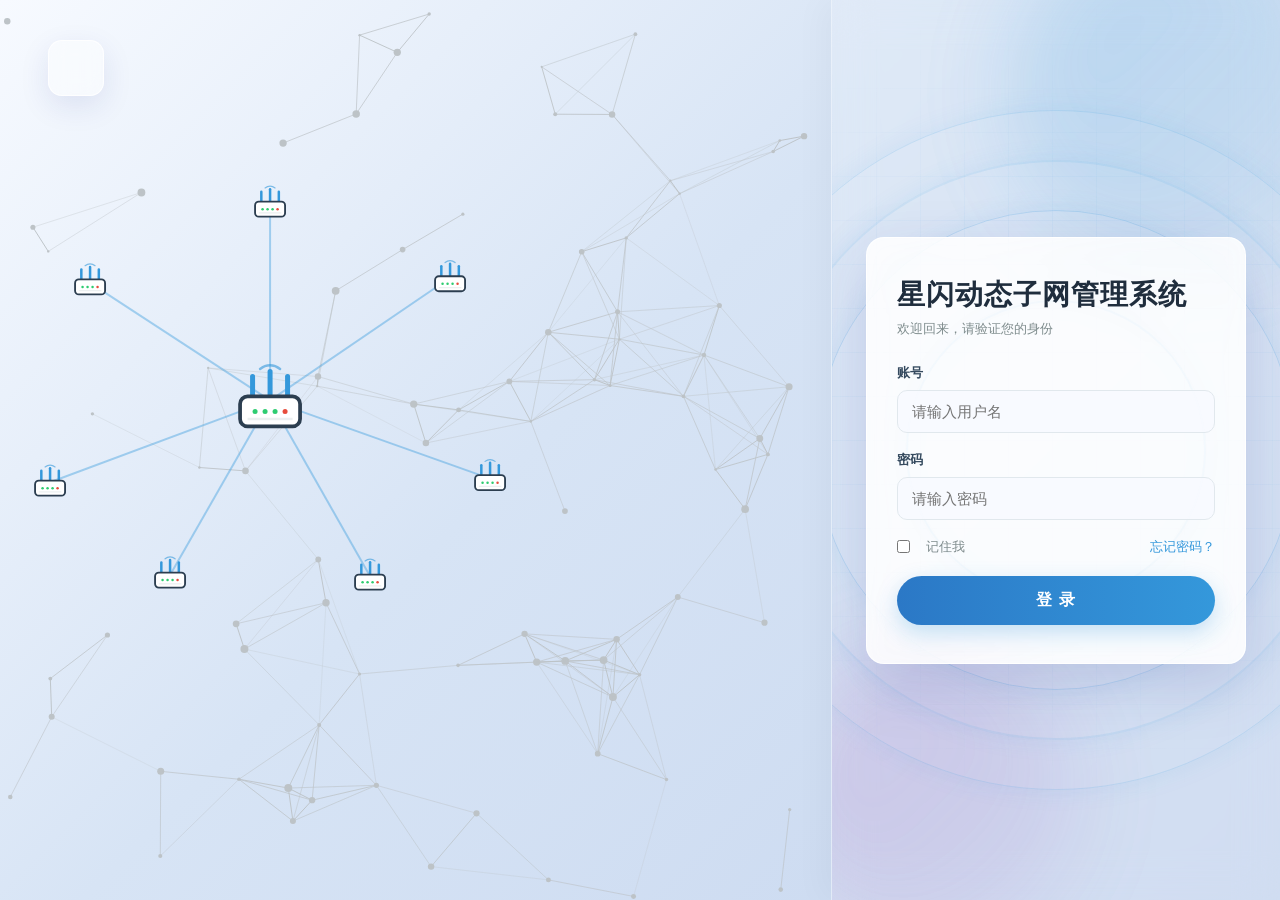
==== www/index.html @ 1cd8e9af "Add www folder with initial files" ====
<!DOCTYPE html>
<html lang="zh-CN">
<head>
    <meta charset="UTF-8" />
    <meta name="viewport" content="width=device-width, initial-scale=1.0" />
    <title>星闪动态子网管理系统 - 登录</title>

    <!-- 样式引入：登录页样式独立，不依赖框架布局 -->
    <link rel="stylesheet" href="css/pages/login.css" />
</head>
<body>
    <div class="main-wrapper">
        <!-- 左侧面板：背景与Logo -->
        <section class="left-panel" aria-label="背景区域">
            <canvas id="backgroundCanvas" aria-hidden="true"></canvas>

            <!-- Logo容器 -->
            <div class="logo-slot" id="appLogoSlot" aria-label="软件图标预留位">
                <!-- Logo图片位置 -->
                <!-- <img src="assets/logo.png" alt="Logo"> -->
            </div>
        </section>

        <!-- 右侧面板：登录表单 -->
        <section class="right-panel" aria-label="登录区域">
            <!-- 背景装饰光斑 -->
            <div class="decorations" aria-hidden="true">
                <div class="circle circle-1"></div>
                <div class="circle circle-2"></div>
            </div>
            <!-- 背景装饰：同心圆环 -->
            <div class="decorations" aria-hidden="true">
                <div class="connection-rings">
                    <div class="ring ring-sm"></div>
                    <div class="ring ring-md"></div>
                    <div class="ring ring-lg"></div>
                    <div class="ring ring-orbit"></div>
                </div>
            </div>

            <div class="login-container">
                <div class="login-header">
                    <h2>星闪动态子网管理系统</h2>
                    <p>欢迎回来，请验证您的身份</p>
                </div>

                <form class="login-form" id="loginForm">
                    <div class="input-group">
                        <label for="username">账号</label>
                        <input type="text" id="username" placeholder="请输入用户名" autocomplete="username" required />
                        <span class="focus-border" aria-hidden="true"></span>
                    </div>

                    <div class="input-group">
                        <label for="password">密码</label>
                        <input type="password" id="password" placeholder="请输入密码" autocomplete="current-password" required />
                        <span class="focus-border" aria-hidden="true"></span>
                    </div>

                    <div class="form-actions">
                        <label class="checkbox-container">
                            <input type="checkbox" />
                            <span class="checkmark" aria-hidden="true"></span>
                            记住我
                        </label>
                        <a href="#" class="forgot-password">忘记密码？</a>
                    </div>

                    <button type="submit" class="login-btn">
                        <span>登 录</span>
                        <div class="btn-bg" aria-hidden="true"></div>
                    </button>
                </form>
            </div>
        </section>
    </div>

    <!-- 脚本引入 -->
    <script src="js/modules/api-client.js"></script>
    <script src="js/modules/particle-background.js"></script>
    <script src="js/modules/auth.js"></script>
    <script src="js/pages/login.js"></script>
</body>
</html>
---- www/css/pages/login.css ----
/* 
 * 登录页面专用样式 (Login Styles)
 * 包含：CSS变量定义、全局重置、通用样式
 * 注意：此文件独立于 base.css 和 layout.css，因为登录页布局特殊
 */

 :root {
    /* 调色板 */
    --primary-color: #3498db;
    --primary-gradient: linear-gradient(90deg, #2b78c6, #3498db, #2b78c6);
    --text-main: #1f2d3d;
    --text-secondary: #7f8c8d;
    --text-label: #34495e;
    --bg-body: #f0f4f8;
    --bg-input: rgba(248, 250, 255, 0.9);
    --border-color: #e1e8ed;
    
    /* 字体 */
    --font-family: "Segoe UI", "Microsoft YaHei", sans-serif;
}

/* 全局重置 */
* {
    margin: 0;
    padding: 0;
    box-sizing: border-box;
    font-family: var(--font-family);
}

body {
    width: 100%;
    height: 100vh;
    overflow: hidden;
    background-color: var(--bg-body);
    color: #333;
}

/* 
 * 布局样式 (Layout Styles)
 * 包含：主容器、左右分栏、响应式布局
 */

/* 主布局容器 */
.main-wrapper {
    width: 100%;
    height: 100%;
    display: flex;
    /* 将背景统一移动到主容器，确保左右一致 */
    background: linear-gradient(135deg, #f7faff 0%, #d7e4f5 45%, #c8d7ef 100%);
}

/* 左侧面板 */
.left-panel {
    flex: 6.5;
    position: relative;
    overflow: hidden;
    /* 背景透明，显示主容器背景 */
    background: transparent;
}

/* Canvas 背景层 */
#backgroundCanvas {
    position: absolute;
    inset: 0;
    width: 100%;
    height: 100%;
    z-index: 0;
}

/* 右侧面板 */
.right-panel {
    flex: 3.5;
    position: relative;
    display: flex;
    align-items: center;
    justify-content: center;
    overflow: hidden;

    /* 右侧模糊化处理 */
    /* 半透明白色背景 */
    background: rgba(255, 255, 255, 0.15);
    /* 毛玻璃效果：模糊背后的内容 */
    backdrop-filter: blur(20px);
    -webkit-backdrop-filter: blur(20px);
    
    /* 左侧边框线，增强分割感 */
    border-left: 1px solid rgba(255, 255, 255, 0.3);
    box-shadow: -10px 0 30px rgba(0, 0, 0, 0.03);
}

/* 背景网格纹理 */
.right-panel::before {
    content: "";
    position: absolute;
    inset: 0;
    pointer-events: none;

    background-image:
        linear-gradient(rgba(52, 152, 219, 0.05) 1px, transparent 1px),
        linear-gradient(90deg, rgba(52, 152, 219, 0.05) 1px, transparent 1px);
    background-size: 44px 44px;

    /* 边缘遮罩 */
    mask-image: radial-gradient(circle at 50% 45%, rgba(0,0,0,0.9) 35%, transparent 75%);
    -webkit-mask-image: radial-gradient(circle at 50% 45%, rgba(0,0,0,0.9) 35%, transparent 75%);
}

/* 响应式布局 */
@media (max-width: 900px) {
    .main-wrapper {
        flex-direction: column;
    }

    .left-panel {
        flex: 0.42;
    }

    .right-panel {
        flex: 0.58;
        border-radius: 28px 28px 0 0;
        margin-top: -18px;
    }
}

/* 右侧背景装饰光斑 */
.decorations {
    position: absolute;
    inset: 0;
    overflow: hidden;
    z-index: 0;
    pointer-events: none;
    display: flex;
    align-items: center;
    justify-content: center;
}

.circle {
    position: absolute;
    border-radius: 50%;
    filter: blur(45px);
    opacity: 0.6;
    animation: float 15s infinite ease-in-out alternate;
}

.circle-1 {
    width: 350px;
    height: 350px;
    background: linear-gradient(135deg, rgba(52, 152, 219, 0.4) 0%, rgba(41, 128, 185, 0.1) 100%);
    top: -80px;
    right: -80px;
}

.circle-2 {
    width: 300px;
    height: 300px;
    background: linear-gradient(135deg, rgba(155, 89, 182, 0.4) 0%, rgba(142, 68, 173, 0.1) 100%);
    bottom: -50px;
    left: -50px;
    animation-delay: -5s;
}

@keyframes float {
    0% { transform: translate(0, 0); }
    100% { transform: translate(20px, 30px); }
}

/* 右侧背景装饰：连接圆环 */
.connection-rings {
    position: relative;
    width: 100%;
    height: 100%;
    display: flex;
    align-items: center;
    justify-content: center;
    animation: pulse-rings 12s infinite ease-in-out; /* 添加整体动画 */
    opacity: 1; /* 提高整体不透明度 */
}

.ring {
    position: absolute;
    border-radius: 50%;
    border: 1.5px solid rgba(52, 152, 219, 0.25); /* 加粗并加深颜色 */
    box-shadow: 0 0 25px rgba(52, 152, 219, 0.1); /* 增强光晕 */
}

.ring-sm {
    width: 300px;
    height: 300px;
    border-width: 2px;
    border-color: rgba(52, 152, 219, 0.35);
}

.ring-md {
    width: 480px;
    height: 480px;
    border-width: 1px;
    border-color: rgba(52, 152, 219, 0.2);
}

.ring-lg {
    width: 680px;
    height: 680px;
    border-color: rgba(52, 152, 219, 0.15);
}

/* 轨道效果 */
.ring-orbit {
    width: 580px;
    height: 580px;
    border: 2px solid rgba(52, 152, 219, 0.1); 
    animation: fade-ring 6s infinite ease-in-out;
}

@keyframes fade-ring {
    0%, 100% { opacity: 0; }
    50% { opacity: 1; }
}

@keyframes pulse-rings {
    0%, 100% {
        opacity: 0;
    }
    25% {
        opacity: 1;
    }
    50% {
        opacity: 0;
    }
    75% {
        opacity: 1;
    }
}

.connection-rings .ring-sm {
    animation: pulse-rings 12s infinite ease-in-out;
    animation-delay: 0s; /* 最内层圆环 */
}

.connection-rings .ring-md {
    animation: pulse-rings 12s infinite ease-in-out;
    animation-delay: 3s; /* 中间圆环延迟 */
}

.connection-rings .ring-lg {
    animation: pulse-rings 12s infinite ease-in-out;
    animation-delay: 6s; /* 最外层圆环延迟 */
}

/* 
 * 组件样式 (Component Styles)
 * 包含：Logo、登录框、表单元素、按钮
 */

/* Logo 容器 */
.logo-slot {
    position: absolute;
    left: 48px;
    top: 40px;
    z-index: 2;

    width: 56px;
    height: 56px;
    border-radius: 14px;

    /* 玻璃拟态样式 */
    background: rgba(255, 255, 255, 0.45);
    border: 1px solid rgba(255, 255, 255, 0.8);
    backdrop-filter: blur(10px);
    box-shadow: 0 10px 30px rgba(31, 38, 135, 0.10);
}

@media (max-width: 900px) {
    .logo-slot {
        left: 20px;
        top: 18px;
        width: 48px;
        height: 48px;
        border-radius: 12px;
    }
}

/* 登录框容器 */
.login-container {
    position: relative;
    z-index: 1;

    width: min(380px, 86%);
    padding: 38px 30px;

    background: rgba(255, 255, 255, 0.86);
    backdrop-filter: blur(12px);
    border: 1px solid rgba(255, 255, 255, 0.9);
    border-radius: 18px;

    /* 加深阴影，增加悬浮感 */
    box-shadow: 0 20px 60px rgba(31, 38, 135, 0.15);
    transition: transform 0.25s ease, box-shadow 0.25s ease;
}

.login-container:hover {
    transform: translateY(-4px);
    box-shadow: 0 25px 70px rgba(31, 38, 135, 0.20);
}

/* 标题区域 */
.login-header {
    text-align: left;
    margin-bottom: 26px;
}

.login-header h2 {
    color: var(--text-main);
    font-size: 28px;
    letter-spacing: 1px;
    margin-bottom: 6px;
}

.login-header p {
    color: var(--text-secondary);
    font-size: 13px;
}

/* 表单输入组 */
.input-group {
    position: relative;
    margin-bottom: 18px;
}

.input-group label {
    display: block;
    margin-bottom: 8px;
    color: var(--text-label);
    font-weight: 600;
    font-size: 13px;
}

.input-group input {
    width: 100%;
    padding: 12px 14px;
    font-size: 15px;
    color: #2c3e50;

    border: 1px solid var(--border-color);
    border-radius: 10px;
    background: var(--bg-input);

    outline: none;
    transition: border-color 0.2s ease, box-shadow 0.2s ease, background 0.2s ease;
}

.input-group input:focus {
    background: #ffffff;
    border-color: var(--primary-color);
    box-shadow: 0 0 0 3px rgba(52, 152, 219, 0.12);
}

/* 焦点动画线条 */
.focus-border {
    position: absolute;
    left: 10px;
    right: 10px;
    bottom: 6px;

    height: 2px;
    width: 0;
    margin: 0 auto;

    background-color: var(--primary-color);
    border-radius: 999px;
    transition: width 0.35s ease;
}

.input-group input:focus ~ .focus-border {
    width: calc(100% - 20px);
}

/* 底部操作栏 */
.form-actions {
    display: flex;
    justify-content: space-between;
    align-items: center;
    margin: 14px 0 20px;
    font-size: 13px;
}

.forgot-password {
    color: var(--primary-color);
    text-decoration: none;
}

.forgot-password:hover {
    text-decoration: underline;
}

/* 复选框 */
.checkbox-container {
    display: inline-flex;
    align-items: center;
    gap: 8px;
    cursor: pointer;
    color: var(--text-secondary);
}

.checkbox-container input {
    accent-color: var(--primary-color);
}

/* 登录按钮 */
.login-btn {
    position: relative;
    width: 100%;
    padding: 14px 16px;

    border: none;
    border-radius: 999px;
    cursor: pointer;

    color: #fff;
    font-size: 16px;
    font-weight: 700;
    letter-spacing: 1px;

    background: var(--primary-gradient);
    background-size: 200% 100%;
    box-shadow: 0 8px 22px rgba(52, 152, 219, 0.28);

    transition: transform 0.2s ease, box-shadow 0.2s ease;
    animation: gradientMove 3.2s linear infinite;
}

.login-btn:hover {
    transform: translateY(-2px);
    box-shadow: 0 12px 28px rgba(52, 152, 219, 0.33);
}

.login-btn:active {
    transform: translateY(0);
}

/* 按钮背景层 */
.btn-bg {
    display: none;
}

/* 关键帧动画 */
@keyframes gradientMove {
    0% { background-position: 100% 0; }
    100% { background-position: -100% 0; }
}
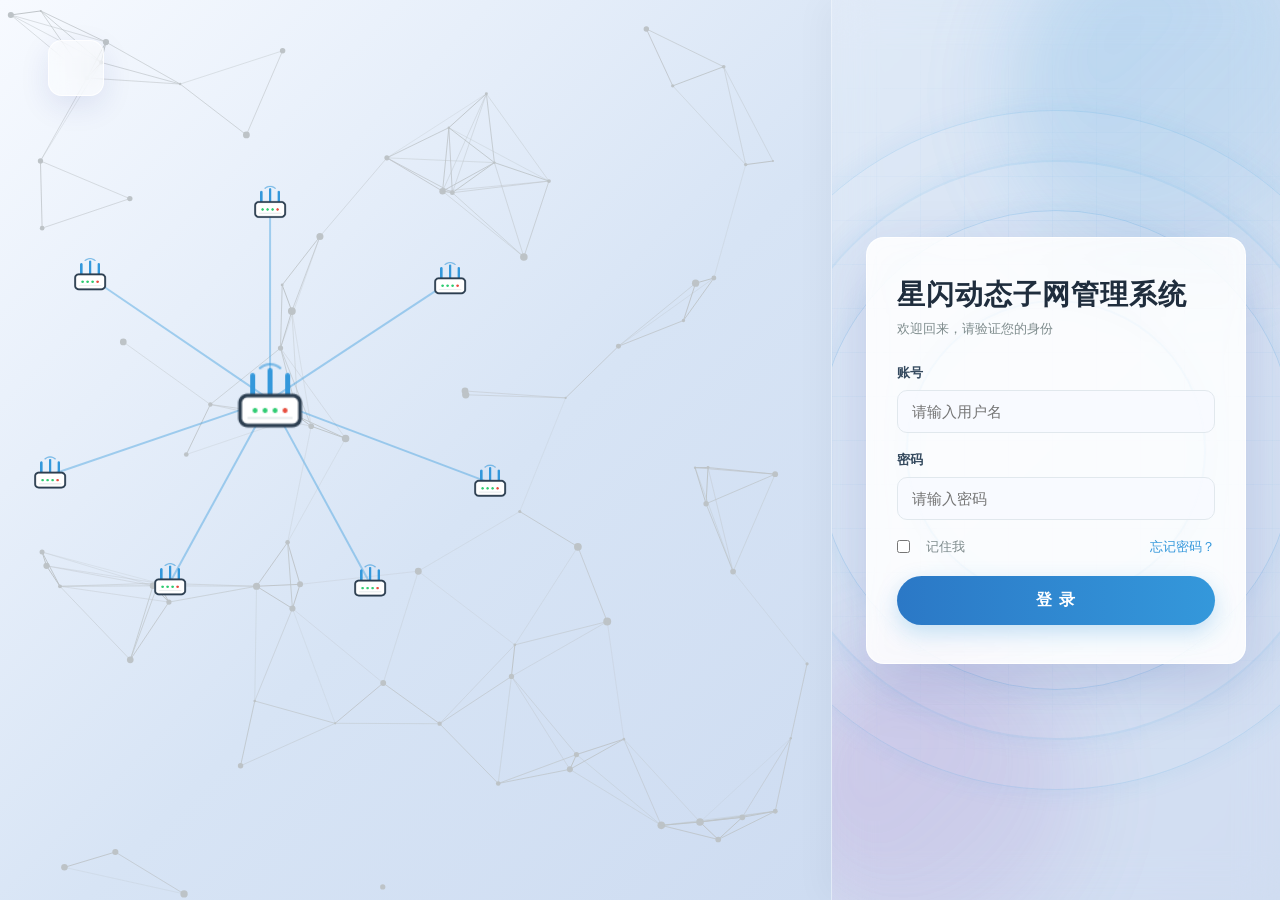
==== commit 05717bc5: "将原来的router.svg替换为router.png,并添加了星闪图标以及微泰图标" ====
--- a/www/index.html
+++ b/www/index.html
@@ -5,30 +5,30 @@
     <meta name="viewport" content="width=device-width, initial-scale=1.0" />
     <title>星闪动态子网管理系统 - 登录</title>
 
-    <!-- 样式引入：登录页样式独立，不依赖框架布局 -->
+    <!-- 登录页独立样式；不复用 dashboard 布局，避免全局变量冲突 -->
     <link rel="stylesheet" href="css/pages/login.css" />
 </head>
 <body>
     <div class="main-wrapper">
-        <!-- 左侧面板：背景与Logo -->
+        <!-- 左侧面板：放置动态背景与品牌槽位；不含交互控件 -->
         <section class="left-panel" aria-label="背景区域">
+            <!-- 粒子动画所在的画布，particle-background.js 会挂载到此处 -->
             <canvas id="backgroundCanvas" aria-hidden="true"></canvas>
 
-            <!-- Logo容器 -->
+            <!-- 预留 Logo 区域，方便后续放置产品图标或 SVG -->
             <div class="logo-slot" id="appLogoSlot" aria-label="软件图标预留位">
-                <!-- Logo图片位置 -->
                 <!-- <img src="assets/logo.png" alt="Logo"> -->
             </div>
         </section>
 
-        <!-- 右侧面板：登录表单 -->
+        <!-- 右侧面板：主交互区域，承载登录表单与装饰背景 -->
         <section class="right-panel" aria-label="登录区域">
-            <!-- 背景装饰光斑 -->
+            <!-- 背景装饰光斑层，纯视觉元素 -->
             <div class="decorations" aria-hidden="true">
                 <div class="circle circle-1"></div>
                 <div class="circle circle-2"></div>
             </div>
-            <!-- 背景装饰：同心圆环 -->
+            <!-- 同心圆环层，增加科技感背景纹理 -->
             <div class="decorations" aria-hidden="true">
                 <div class="connection-rings">
                     <div class="ring ring-sm"></div>
@@ -38,6 +38,7 @@
                 </div>
             </div>
 
+            <!-- 登录卡片主体：标题、输入框、辅助操作与提交按钮 -->
             <div class="login-container">
                 <div class="login-header">
                     <h2>星闪动态子网管理系统</h2>
@@ -75,7 +76,7 @@
         </section>
     </div>
 
-    <!-- 脚本引入 -->
+    <!-- 模块脚本：顺序保证 apiClient 先初始化，粒子背景与认证依赖已存在的全局对象 -->
     <script src="js/modules/api-client.js"></script>
     <script src="js/modules/particle-background.js"></script>
     <script src="js/modules/auth.js"></script>
--- a/www/css/pages/login.css
+++ b/www/css/pages/login.css
@@ -2,6 +2,7 @@
  * 登录页面专用样式 (Login Styles)
  * 包含：CSS变量定义、全局重置、通用样式
  * 注意：此文件独立于 base.css 和 layout.css，因为登录页布局特殊
+ * 设计目标：高斯模糊 + 粒子背景 + 右侧登录表单卡片。
  */
 
  :root {
@@ -40,7 +41,7 @@
  * 包含：主容器、左右分栏、响应式布局
  */
 
-/* 主布局容器 */
+/* 主布局容器：左右分栏，左侧放动画，右侧放表单 */
 .main-wrapper {
     width: 100%;
     height: 100%;
@@ -49,7 +50,7 @@
     background: linear-gradient(135deg, #f7faff 0%, #d7e4f5 45%, #c8d7ef 100%);
 }
 
-/* 左侧面板 */
+/* 左侧面板：透明背景，仅展示 Canvas 粒子与 Logo 槽位 */
 .left-panel {
     flex: 6.5;
     position: relative;
@@ -67,7 +68,7 @@
     z-index: 0;
 }
 
-/* 右侧面板 */
+/* 右侧面板：模糊玻璃容器，承载登录框与背景装饰 */
 .right-panel {
     flex: 3.5;
     position: relative;
@@ -88,7 +89,7 @@
     box-shadow: -10px 0 30px rgba(0, 0, 0, 0.03);
 }
 
-/* 背景网格纹理 */
+/* 背景网格纹理：叠加轻量格线和遮罩，营造科技感 */
 .right-panel::before {
     content: "";
     position: absolute;
@@ -105,7 +106,7 @@
     -webkit-mask-image: radial-gradient(circle at 50% 45%, rgba(0,0,0,0.9) 35%, transparent 75%);
 }
 
-/* 响应式布局 */
+/* 响应式布局：窄屏时上下堆叠，右侧圆角顶部突出 */
 @media (max-width: 900px) {
     .main-wrapper {
         flex-direction: column;
@@ -122,7 +123,7 @@
     }
 }
 
-/* 右侧背景装饰光斑 */
+/* 右侧背景装饰光斑：彩色模糊圆，轻微浮动动画 */
 .decorations {
     position: absolute;
     inset: 0;
@@ -164,7 +165,7 @@
     100% { transform: translate(20px, 30px); }
 }
 
-/* 右侧背景装饰：连接圆环 */
+/* 右侧背景装饰：连接圆环，逐层脉冲动画 */
 .connection-rings {
     position: relative;
     width: 100%;
@@ -251,7 +252,7 @@
  * 包含：Logo、登录框、表单元素、按钮
  */
 
-/* Logo 容器 */
+/* Logo 容器：玻璃拟态方块，预留产品 Logo 放置 */
 .logo-slot {
     position: absolute;
     left: 48px;
@@ -279,7 +280,7 @@
     }
 }
 
-/* 登录框容器 */
+/* 登录框容器：半透明卡片，悬浮阴影，承载表单 */
 .login-container {
     position: relative;
     z-index: 1;
@@ -302,7 +303,7 @@
     box-shadow: 0 25px 70px rgba(31, 38, 135, 0.20);
 }
 
-/* 标题区域 */
+/* 标题区域：产品名称 + 副标题 */
 .login-header {
     text-align: left;
     margin-bottom: 26px;
@@ -320,7 +321,7 @@
     font-size: 13px;
 }
 
-/* 表单输入组 */
+/* 表单输入组：label + 输入框 + 焦点高亮线 */
 .input-group {
     position: relative;
     margin-bottom: 18px;
@@ -354,7 +355,7 @@
     box-shadow: 0 0 0 3px rgba(52, 152, 219, 0.12);
 }
 
-/* 焦点动画线条 */
+/* 焦点动画线条：输入聚焦时展开的底部色条 */
 .focus-border {
     position: absolute;
     left: 10px;
@@ -374,7 +375,7 @@
     width: calc(100% - 20px);
 }
 
-/* 底部操作栏 */
+/* 底部操作栏：记住我 + 忘记密码链接 */
 .form-actions {
     display: flex;
     justify-content: space-between;
@@ -392,7 +393,7 @@
     text-decoration: underline;
 }
 
-/* 复选框 */
+/* 复选框：使用原生勾选，靠 accent-color 着色 */
 .checkbox-container {
     display: inline-flex;
     align-items: center;
@@ -405,7 +406,7 @@
     accent-color: var(--primary-color);
 }
 
-/* 登录按钮 */
+/* 登录按钮：渐变动效 + 圆角 Pill 形态 */
 .login-btn {
     position: relative;
     width: 100%;
@@ -437,7 +438,7 @@
     transform: translateY(0);
 }
 
-/* 按钮背景层 */
+/* 按钮背景层：当前未启用，保留扩展位 */
 .btn-bg {
     display: none;
 }
